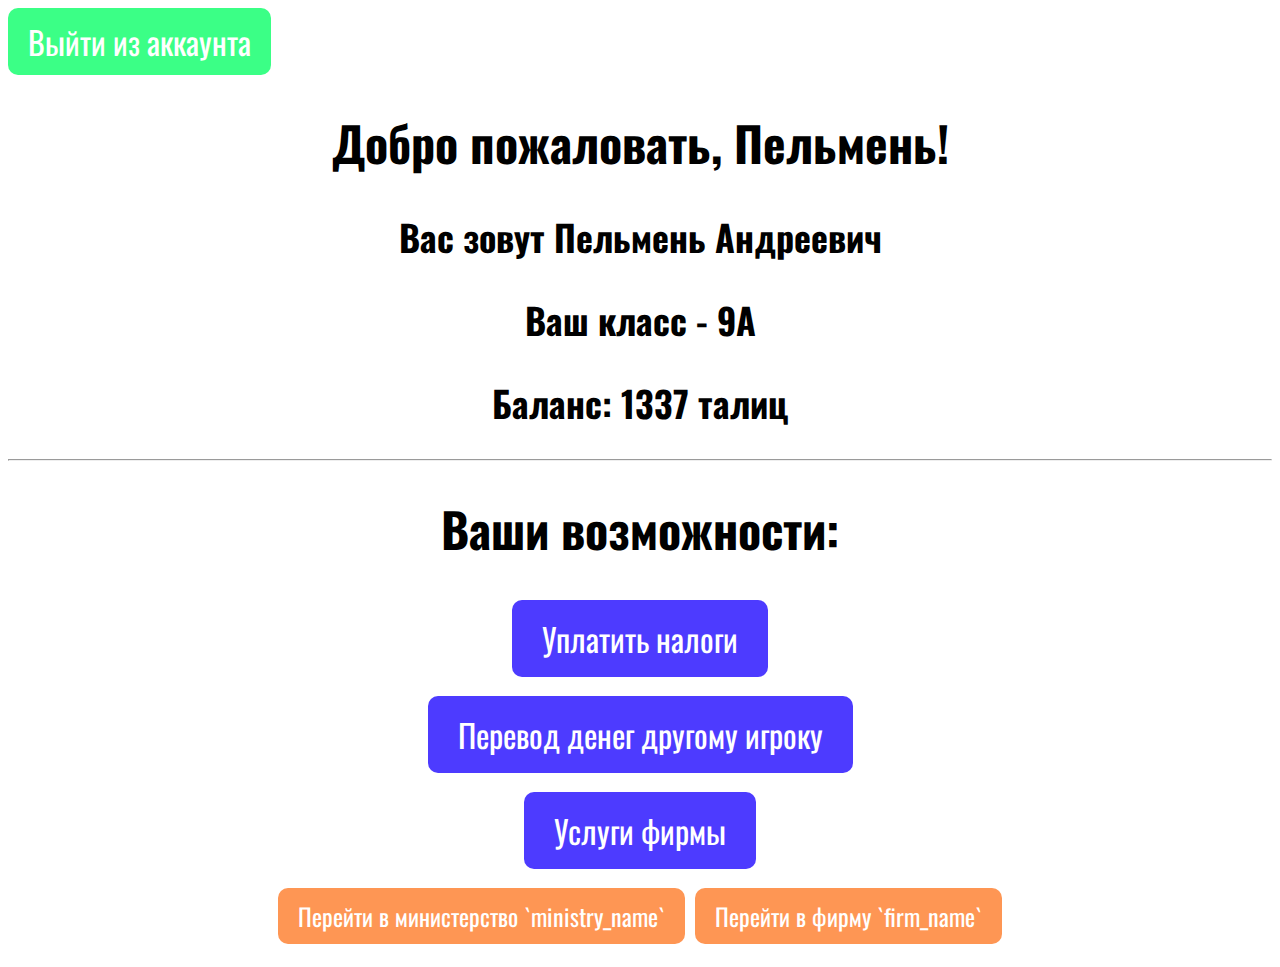
==== index.html @ 36e72e40 "1" ====
<!DOCTYPE html>
<html>
<head>
    <meta charset="UTF-8">
    <link rel="stylesheet" href="style.css">
    <link href="https://fonts.googleapis.com/css2?family=Oswald&display=swap" rel="stylesheet">
    <meta name="viewport" content="width=device-width, initial-scale=1.0">
    <title>Player</title>
</head>
<body>
    <button class="exit">Выйти из аккаунта</button>
    <div class="main">
        <div id="info">
            <h1>Добро пожаловать, Пельмень!</h1>
            <h2>Вас зовут Пельмень Андреевич</h2>
            <h2>Ваш класс - 9А</h2>
            <h2>Баланс: 1337 талиц</h2>
        </div>
        <hr>
        <h1>Ваши возможности:</h1>
        <div class="btns"></div>
            <button onclick="nalogi()" class="btn-purple">Уплатить налоги</button><br>
            <button onclick="perevod()" class="btn-purple">Перевод денег другому игроку</button><br>
            <button onclick="uslugi()" class="btn-purple">Услуги фирмы</button><br>
            <button onclick="role_verify()" class="btn-orange">Перейти в министерство `ministry_name`</button> 
            <button onclick="firm_verify()" class="btn-orange">Перейти в фирму `firm_name`</button>
            <!--Лишь одна кнопка из двух выше: либо перейти в министерство, либо перейти в фирму--> 
        </div>
    </div>

    <script src="script.js"></script>
</body>
</html>
---- style.css ----
input::-webkit-outer-spin-button, /*Выпиливание стрелочек у <input type="number">*/
input::-webkit-inner-spin-button {
    -webkit-appearance: none;
    margin: 0; 
}

body {
    font-size: 1.5rem;
    font-family: 'Oswald', sans-serif;
}

li {
    font-size: 2rem;
}

input { /*Поля*/
    margin-left: auto;
    margin-right: auto;
    display: block;
    width: 50vw;
    height: 2.25rem;
    padding: 0.375rem 0.75rem;
    font-family: inherit;
    font-size: 1rem;
    line-height: 1.5;
    color: #212529;
    background-color: #fff;
    background-clip: padding-box;
    border: 1px solid #bdbdbd;
    border-radius: 10px;
    transition: border-color 0.15s ease-in-out, box-shadow 0.15s ease-in-out;
}

.submit { /*Кнопка авторизации*/
    background-color: #3bff86;
    border: none;
    color: white;
    padding: 10px 20px;
    text-align: center;
    text-decoration: none;
    display: inline-block;
    font-size: 2rem;
    cursor: pointer;
    transition: 0.3s;
    border-radius: 10px;
    margin: 20px;
    font-family: 'Oswald', sans-serif;
}
.submit:hover {
    box-shadow: 0 5px 10px 0 rgba(0, 0, 0, 0.238), 0 17px 50px 0 rgba(0, 0, 0, 0.3);
}
.submit:active {
    transition: none;
    background-color: #30d670cf;
}

.main {
    text-align: center;
}

/*----------Кнопки на странице (кроме кнопок в модалке)----------*/

.exit {
    background-color: #3bff86;
    border: none;
    color: white;
    padding: 10px 20px;
    text-align: center;
    text-decoration: none;
    display: inline-block;
    font-size: 2rem;
    cursor: pointer;
    transition: 0.3s;
    border-radius: 10px;
    font-family: 'Oswald', sans-serif;
}

.exit:hover {
    box-shadow: 0 5px 10px 0 rgba(0, 0, 0, 0.238), 0 17px 50px 0 rgba(0, 0, 0, 0.3);
}

.exit:active {
    transition: none;
    background-color: #30d670cf;
}

.btn-purple { /*Кнопочки*/
    background-color: #4d3bff;
    border: none;
    color: white;
    padding: 15px 30px;
    text-align: center;
    text-decoration: none;
    display: inline-block;
    font-size: 2rem;
    margin: 4px 2px 15px;
    cursor: pointer;
    transition: 0.3s;
    border-radius: 10px;
    font-family: 'Oswald', sans-serif;
}
.btn-purple:hover {
    box-shadow: 0 8px 16px 0 rgba(0, 0, 0, 0.238), 0 17px 50px 0 rgba(0, 0, 0, 0.3);
}
.btn-purple:active {
    transition: none;
    background-color: #4f3bffd1;
}
.btn-orange {
    background-color: #fe9654;
    border: none;
    color: white;
    padding: 10px 20px;
    text-align: center;
    text-decoration: none;
    display: inline-block;
    font-size: 1.5rem;
    margin: 4px 2px 15px;
    cursor: pointer;
    transition: 0.3s;
    border-radius: 10px;
    font-family: 'Oswald', sans-serif;
}
.btn-orange:hover {
    box-shadow: 0 8px 16px 0 rgba(0, 0, 0, 0.238), 0 17px 50px 0 rgba(0, 0, 0, 0.3);
}
.btn-orange:active {
    transition: none;
    background-color: #fe9554d1;
}
.btn-orange:disabled {
    cursor: not-allowed;
    background-color: #fe945280;
    box-shadow: none;
}

/*----------Модальное окошечко---------*/

.modal,
.pin_modal { /*Анимация появления модалки*/
    animation: 1s show ease;
}
@keyframes show {
    from { opacity: 0; }
    to { opacity: 1; }
}
.modal-overlay {
    position: fixed;
    top: 0;
    left: 0;
    bottom: 0;
    right: 0;
    background: rgba(0, 0, 0, .3);
}
.modal-window { /*Содержание модального окна*/
    width: 80vw;
    border-radius: 10px;
    background: #fff;
    margin: 20vh auto;
    text-align: center;
}

.modal-header {
    padding: 5px 10px;
}
.modal-title {
    font-size: 2rem;
    margin-left: auto;
    margin-right: auto;
    margin-bottom: 3vh;
}
.modal-body input {
    margin-bottom: 2vh;
}
/* .modal-submit,
.modal-cancel {
    background-color: #fe9654;
    border: none;
    color: white;
    padding: 10px 20px;
    text-align: center;
    text-decoration: none;
    display: inline-block;
    font-size: 1.5rem;
    margin: 4px 2px 15px;
    cursor: pointer;
    transition: 0.3s;
    border-radius: 10px;
    font-family: 'Oswald', sans-serif;
}
.modal-submit:hover,
.modal-cancel:hover {
    box-shadow: 0 8px 16px 0 rgba(0, 0, 0, 0.238), 0 17px 50px 0 rgba(0, 0, 0, 0.3);
}
.modal-submit:active,
.modal-cancel:active {
    transition: none;
    background-color: #fe9554d1;
}
.modal-submit:disabled {
    cursor: not-allowed;
    background-color: #fe945280;
    box-shadow: none;
} */

.modal-nalogi { /*Статус налогов*/
    background-color: #fe9654;
    border: none;
    color: white;
    padding: 7px 14px;
    text-align: center;
    text-decoration: none;
    display: inline-block;
    margin: 4px 2px 15px;
    border-radius: 10px;
}
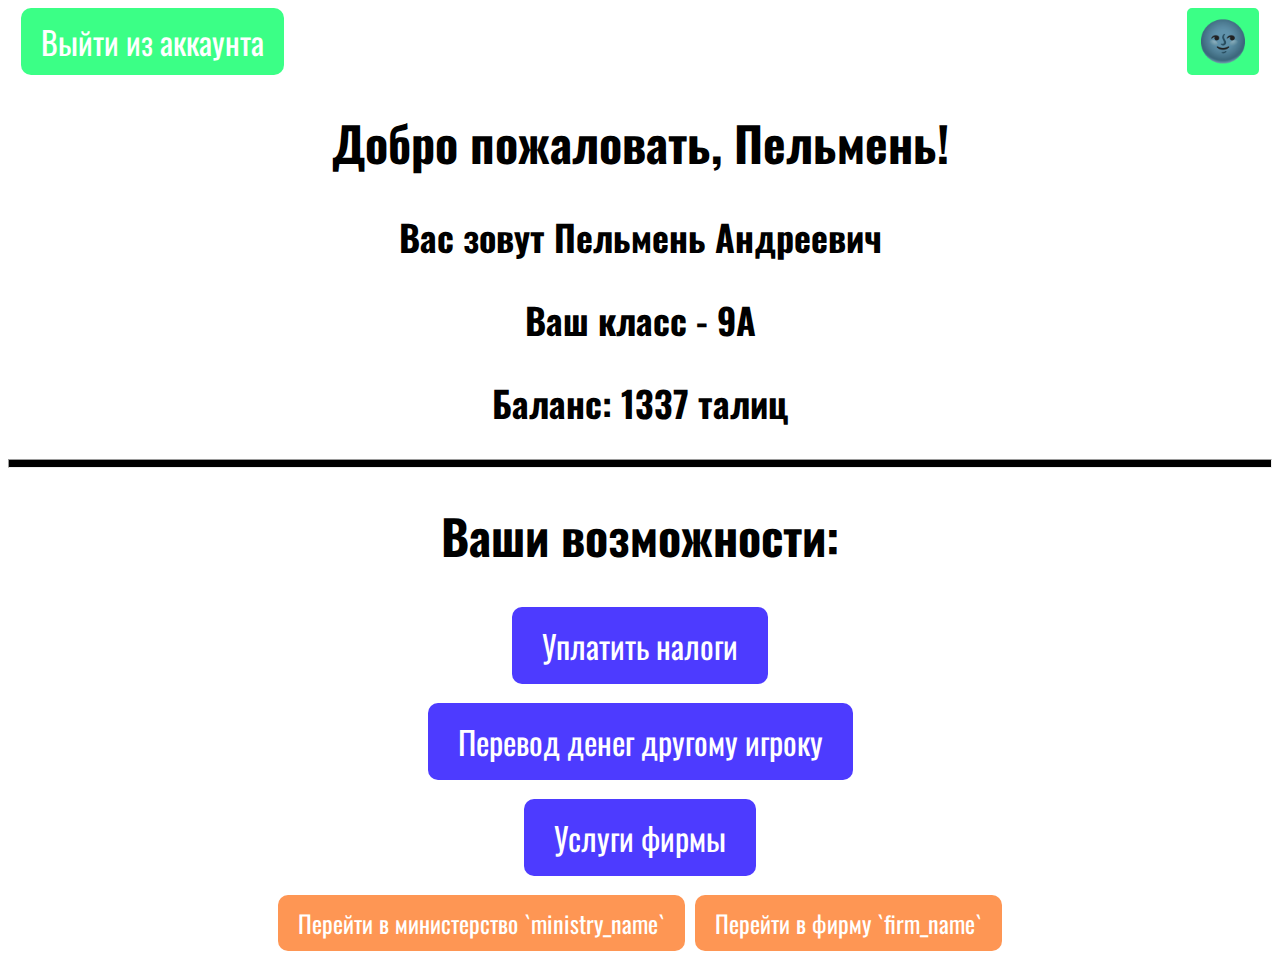
==== commit ef0d4939: "o" ====
--- a/index.html
+++ b/index.html
@@ -8,7 +8,10 @@
     <title>Player</title>
 </head>
 <body>
-    <button class="exit">Выйти из аккаунта</button>
+    <div class="start-btns">
+        <button class="btn-green">Выйти из аккаунта</button>
+        <button id="lightDarkToggle" onclick="lightDarkToggle(true)" class="lightDarkToggle">&#9728;</button>
+    </div>
     <div class="main">
         <div id="info">
             <h1>Добро пожаловать, Пельмень!</h1>
@@ -16,18 +19,19 @@
             <h2>Ваш класс - 9А</h2>
             <h2>Баланс: 1337 талиц</h2>
         </div>
-        <hr>
+        <hr id="main-hr">
         <h1>Ваши возможности:</h1>
         <div class="btns"></div>
             <button onclick="nalogi()" class="btn-purple">Уплатить налоги</button><br>
             <button onclick="perevod()" class="btn-purple">Перевод денег другому игроку</button><br>
             <button onclick="uslugi()" class="btn-purple">Услуги фирмы</button><br>
-            <button onclick="role_verify()" class="btn-orange">Перейти в министерство `ministry_name`</button> 
-            <button onclick="firm_verify()" class="btn-orange">Перейти в фирму `firm_name`</button>
+            <button onclick="roleVerify()" class="btn-orange">Перейти в министерство `ministry_name`</button> 
+            <button onclick="firmVerify()" class="btn-orange">Перейти в фирму `firm_name`</button>
             <!--Лишь одна кнопка из двух выше: либо перейти в министерство, либо перейти в фирму--> 
         </div>
     </div>
 
     <script src="script.js"></script>
+    <script>lightDarkToggle()</script>
 </body>
 </html>--- a/style.css
+++ b/style.css
@@ -31,7 +31,21 @@
     transition: border-color 0.15s ease-in-out, box-shadow 0.15s ease-in-out;
 }
 
-.submit { /*Кнопка авторизации*/
+.main {
+    text-align: center;
+}
+.main hr {
+    height: 0.75vh;
+    background-color: #000;
+}
+
+.start-btns { /*div с верхними кнопками на страничке*/
+    display: flex;
+    justify-content: space-between;
+    margin: auto 1vw auto 1vw;
+}
+
+.btn-green {
     background-color: #3bff86;
     border: none;
     color: white;
@@ -43,45 +57,31 @@
     cursor: pointer;
     transition: 0.3s;
     border-radius: 10px;
-    margin: 20px;
-    font-family: 'Oswald', sans-serif;
-}
-.submit:hover {
-    box-shadow: 0 5px 10px 0 rgba(0, 0, 0, 0.238), 0 17px 50px 0 rgba(0, 0, 0, 0.3);
-}
-.submit:active {
+    font-family: 'Oswald', sans-serif;
+}
+.btn-green:hover {
+    box-shadow: 0 10px 15px 0 #3dff8766, 0 15px 30px 0 #3dff8780;
+}
+.btn-green:active {
     transition: none;
     background-color: #30d670cf;
 }
 
-.main {
-    text-align: center;
-}
-
-/*----------Кнопки на странице (кроме кнопок в модалке)----------*/
-
-.exit {
+.lightDarkToggle {
+    align-content: start;
+    border: 5px solid #3bff86;
+    border-radius: 5px;
     background-color: #3bff86;
-    border: none;
-    color: white;
-    padding: 10px 20px;
-    text-align: center;
-    text-decoration: none;
-    display: inline-block;
-    font-size: 2rem;
-    cursor: pointer;
-    transition: 0.3s;
-    border-radius: 10px;
-    font-family: 'Oswald', sans-serif;
-}
-
-.exit:hover {
-    box-shadow: 0 5px 10px 0 rgba(0, 0, 0, 0.238), 0 17px 50px 0 rgba(0, 0, 0, 0.3);
-}
-
-.exit:active {
-    transition: none;
-    background-color: #30d670cf;
+    font-size: 2.5rem;
+    cursor: pointer;
+    transition: 0.5s;
+}
+.lightDarkToggle:hover {
+    box-shadow: 0 10px 15px 0 #3dff8766, 0 15px 30px 0 #3dff8780;
+}
+.lightDarkToggle:active {
+    background-color: #2cc165;
+    transition: none;
 }
 
 .btn-purple { /*Кнопочки*/
@@ -100,12 +100,13 @@
     font-family: 'Oswald', sans-serif;
 }
 .btn-purple:hover {
-    box-shadow: 0 8px 16px 0 rgba(0, 0, 0, 0.238), 0 17px 50px 0 rgba(0, 0, 0, 0.3);
+    box-shadow: 0 10px 15px 0 #513dff66, 0 15px 30px 0 #513dff80;
 }
 .btn-purple:active {
     transition: none;
     background-color: #4f3bffd1;
 }
+
 .btn-orange {
     background-color: #fe9654;
     border: none;
@@ -122,7 +123,7 @@
     font-family: 'Oswald', sans-serif;
 }
 .btn-orange:hover {
-    box-shadow: 0 8px 16px 0 rgba(0, 0, 0, 0.238), 0 17px 50px 0 rgba(0, 0, 0, 0.3);
+    box-shadow: 0 5px 15px 0 #fe945266, 0 10px 25px 0 #fe945280;
 }
 .btn-orange:active {
     transition: none;
@@ -150,7 +151,7 @@
     left: 0;
     bottom: 0;
     right: 0;
-    background: rgba(0, 0, 0, .3);
+    background: #0000004d;
 }
 .modal-window { /*Содержание модального окна*/
     width: 80vw;
@@ -172,37 +173,6 @@
 .modal-body input {
     margin-bottom: 2vh;
 }
-/* .modal-submit,
-.modal-cancel {
-    background-color: #fe9654;
-    border: none;
-    color: white;
-    padding: 10px 20px;
-    text-align: center;
-    text-decoration: none;
-    display: inline-block;
-    font-size: 1.5rem;
-    margin: 4px 2px 15px;
-    cursor: pointer;
-    transition: 0.3s;
-    border-radius: 10px;
-    font-family: 'Oswald', sans-serif;
-}
-.modal-submit:hover,
-.modal-cancel:hover {
-    box-shadow: 0 8px 16px 0 rgba(0, 0, 0, 0.238), 0 17px 50px 0 rgba(0, 0, 0, 0.3);
-}
-.modal-submit:active,
-.modal-cancel:active {
-    transition: none;
-    background-color: #fe9554d1;
-}
-.modal-submit:disabled {
-    cursor: not-allowed;
-    background-color: #fe945280;
-    box-shadow: none;
-} */
-
 .modal-nalogi { /*Статус налогов*/
     background-color: #fe9654;
     border: none;
@@ -213,4 +183,36 @@
     display: inline-block;
     margin: 4px 2px 15px;
     border-radius: 10px;
+}
+
+/*---------Министерства---------*/
+
+.main span {
+    margin: 10vw;
+}
+
+.log-table {
+    width: 80vw;
+    height: 70vh;
+    border-radius: 10px;
+    border: 10px solid #fe9654;
+    margin: 1vh auto 3vh auto;
+    overflow: auto;
+}
+.log-table button {
+    margin: 2vh auto;
+}
+.log-table hr {
+    height: 0.75vh;
+    background-color: #fe9654;
+}
+.log-table h2 {
+    color: #fe9654;
+    margin: auto 8vw auto 8vw;
+    text-align: center;
+}
+.log-table p {
+    color: #fe9654;
+    font-size: 1.5rem;
+    margin: 1vh auto;
 }